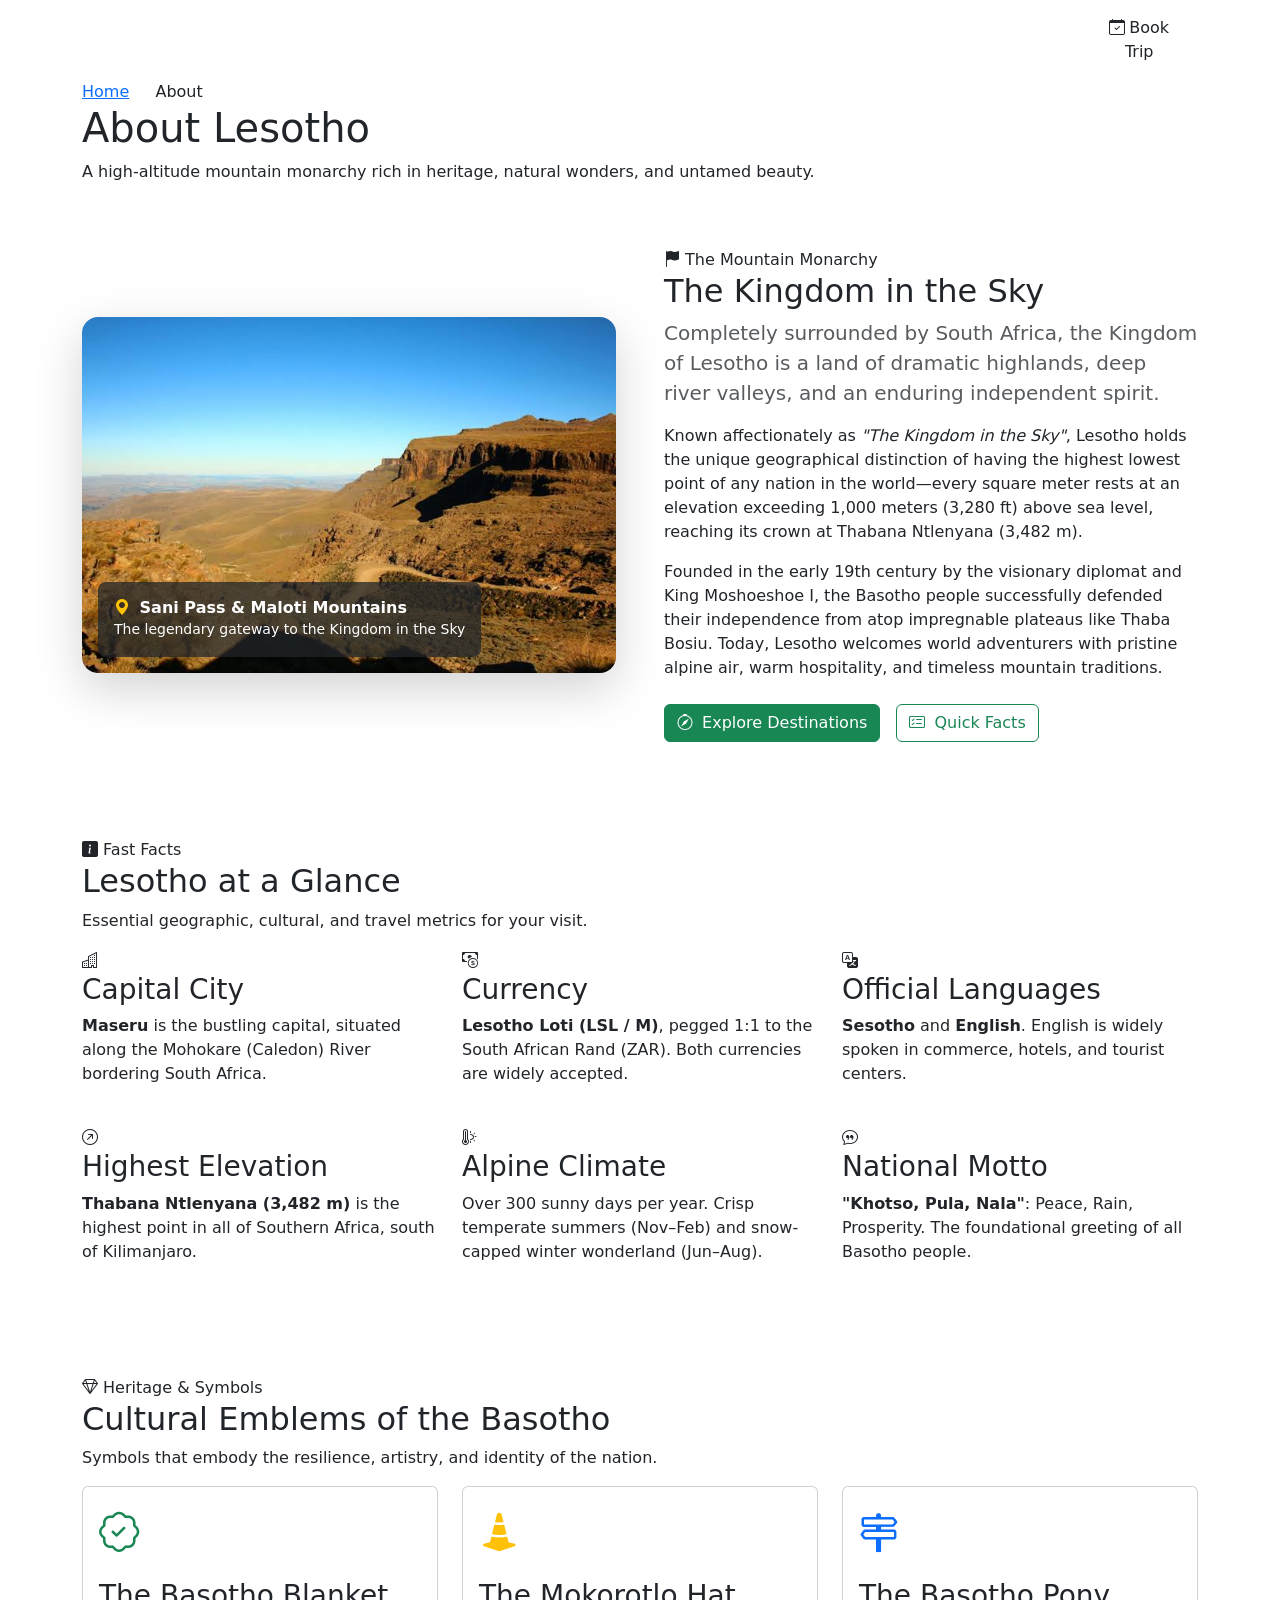
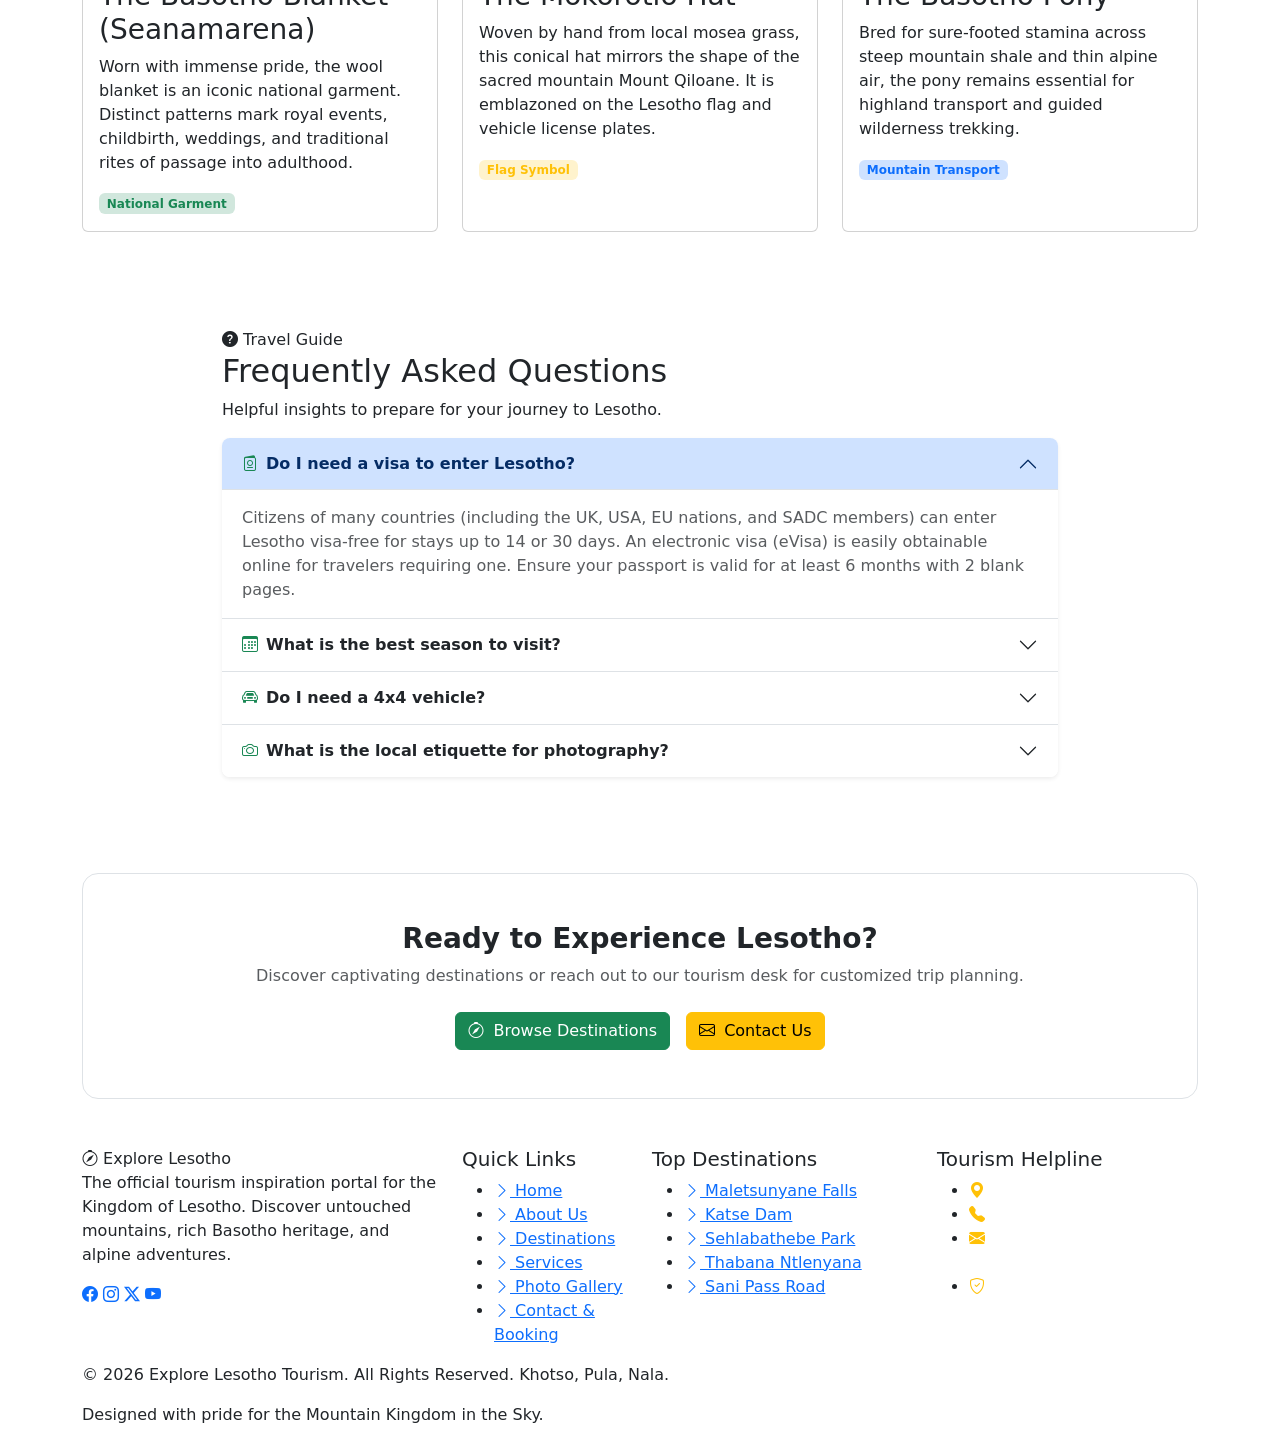
==== about.html @ 73bc0304 "Add files via upload" ====
<!DOCTYPE html>
<html lang="en">
<head>
    <meta charset="UTF-8">
    <meta name="viewport" content="width=device-width, initial-scale=1.0">
    <title>About Lesotho | History, Culture & Fast Facts</title>
    <!-- Bootstrap 5 CSS -->
    <link href="https://cdn.jsdelivr.net/npm/bootstrap@5.3.3/dist/css/bootstrap.min.css" rel="stylesheet">
    <!-- Bootstrap Icons -->
    <link rel="stylesheet" href="https://cdn.jsdelivr.net/npm/bootstrap-icons@1.11.3/font/bootstrap-icons.min.css">
    <!-- Custom Stylesheet -->
    <link rel="stylesheet" href="css/style.css">
</head>
<body>

<!-- HEADER & NAVIGATION -->
<header>
<nav class="navbar navbar-expand-lg navbar-dark">
    <div class="container">
        <a class="navbar-brand" href="index.html">
            <span class="brand-icon"><i class="bi bi-compass"></i></span>
            <span>Explore Lesotho</span>
            <span class="brand-badge d-none d-sm-inline">Kingdom in the Sky</span>
        </a>
        <button class="navbar-toggler" type="button" data-bs-toggle="collapse" data-bs-target="#mainNavbar" aria-controls="mainNavbar" aria-expanded="false" aria-label="Toggle navigation">
            <span class="navbar-toggler-icon"></span>
        </button>
        <div class="collapse navbar-collapse" id="mainNavbar">
            <ul class="navbar-nav ms-auto align-items-lg-center">
                <li class="nav-item"><a class="nav-link" href="index.html"><i class="bi bi-house-door me-1"></i>Home</a></li>
                <li class="nav-item"><a class="nav-link active" href="about.html"><i class="bi bi-info-circle me-1"></i>About</a></li>
                <li class="nav-item"><a class="nav-link" href="destination.html"><i class="bi bi-geo-alt me-1"></i>Destinations</a></li>
                <li class="nav-item"><a class="nav-link" href="service.html"><i class="bi bi-backpack2 me-1"></i>Services</a></li>
                <li class="nav-item"><a class="nav-link" href="gallery.html"><i class="bi bi-images me-1"></i>Gallery</a></li>
                <li class="nav-item"><a class="nav-link" href="contact.html"><i class="bi bi-envelope me-1"></i>Contact</a></li>
                <li class="nav-item ms-lg-2 mt-2 mt-lg-0">
                    <a href="contact.html" class="btn btn-nav-cta">
                        <i class="bi bi-calendar-check me-1"></i>Book Trip
                    </a>
                </li>
            </ul>
        </div>
    </div>
</nav>
</header>

<main>
<!-- PAGE BANNER -->
<section class="page-banner">
    <div class="container">
        <div class="breadcrumb-custom justify-content-center">
            <a href="index.html">Home</a>
            <i class="bi bi-chevron-right text-white-50"></i>
            <span>About</span>
        </div>
        <h1>About Lesotho</h1>
        <p>A high-altitude mountain monarchy rich in heritage, natural wonders, and untamed beauty.</p>
    </div>
</section>

<!-- MAIN OVERVIEW SECTION -->
<section class="container py-5">
    <div class="row align-items-center g-5">
        <div class="col-lg-6">
            <div class="position-relative">
                <img src="king.jfif" class="img-fluid rounded-4 shadow-lg" alt="Spectacular Maloti Mountain peaks and Sani Pass cliffs">
                <div class="position-absolute bottom-0 start-0 m-3 p-3 bg-dark bg-opacity-75 text-white rounded-3 backdrop-blur d-none d-sm-block">
                    <h6 class="mb-0 fw-bold"><i class="bi bi-geo-alt-fill text-warning me-1"></i> Sani Pass &amp; Maloti Mountains</h6>
                    <small>The legendary gateway to the Kingdom in the Sky</small>
                </div>
            </div>
        </div>

        <article class="col-lg-6">
            <span class="section-pill"><i class="bi bi-flag-fill"></i> The Mountain Monarchy</span>
            <h2 class="section-title">The Kingdom in the Sky</h2>
            <p class="lead text-muted">Completely surrounded by South Africa, the Kingdom of Lesotho is a land of dramatic highlands, deep river valleys, and an enduring independent spirit.</p>
            <p>Known affectionately as <em>"The Kingdom in the Sky"</em>, Lesotho holds the unique geographical distinction of having the highest lowest point of any nation in the world—every square meter rests at an elevation exceeding 1,000 meters (3,280 ft) above sea level, reaching its crown at Thabana Ntlenyana (3,482 m).</p>
            <p>Founded in the early 19th century by the visionary diplomat and King Moshoeshoe I, the Basotho people successfully defended their independence from atop impregnable plateaus like Thaba Bosiu. Today, Lesotho welcomes world adventurers with pristine alpine air, warm hospitality, and timeless mountain traditions.</p>
            
            <div class="d-flex gap-3 mt-4">
                <a href="destination.html" class="btn btn-success">
                    <i class="bi bi-compass me-1"></i> Explore Destinations
                </a>
                <a href="#quickFacts" class="btn btn-outline-success">
                    <i class="bi bi-card-checklist me-1"></i> Quick Facts
                </a>
            </div>
        </article>
    </div>
</section>

<!-- FAST FACTS SECTION -->
<section id="quickFacts" class="py-5" style="background-color: var(--bg-surface-alt);">
    <div class="container">
        <div class="section-header">
            <span class="section-pill"><i class="bi bi-info-square-fill"></i> Fast Facts</span>
            <h2 class="section-title">Lesotho at a Glance</h2>
            <p class="section-subtitle">Essential geographic, cultural, and travel metrics for your visit.</p>
        </div>

        <div class="row g-4">
            <div class="col-md-6 col-lg-4">
                <div class="info-box">
                    <div class="info-box-icon"><i class="bi bi-buildings"></i></div>
                    <h3>Capital City</h3>
                    <p><strong>Maseru</strong> is the bustling capital, situated along the Mohokare (Caledon) River bordering South Africa.</p>
                </div>
            </div>

            <div class="col-md-6 col-lg-4">
                <div class="info-box">
                    <div class="info-box-icon"><i class="bi bi-cash-coin"></i></div>
                    <h3>Currency</h3>
                    <p><strong>Lesotho Loti (LSL / M)</strong>, pegged 1:1 to the South African Rand (ZAR). Both currencies are widely accepted.</p>
                </div>
            </div>

            <div class="col-md-6 col-lg-4">
                <div class="info-box">
                    <div class="info-box-icon"><i class="bi bi-translate"></i></div>
                    <h3>Official Languages</h3>
                    <p><strong>Sesotho</strong> and <strong>English</strong>. English is widely spoken in commerce, hotels, and tourist centers.</p>
                </div>
            </div>

            <div class="col-md-6 col-lg-4">
                <div class="info-box">
                    <div class="info-box-icon"><i class="bi bi-arrow-up-right-circle"></i></div>
                    <h3>Highest Elevation</h3>
                    <p><strong>Thabana Ntlenyana (3,482 m)</strong> is the highest point in all of Southern Africa, south of Kilimanjaro.</p>
                </div>
            </div>

            <div class="col-md-6 col-lg-4">
                <div class="info-box">
                    <div class="info-box-icon"><i class="bi bi-thermometer-sun"></i></div>
                    <h3>Alpine Climate</h3>
                    <p>Over 300 sunny days per year. Crisp temperate summers (Nov–Feb) and snow-capped winter wonderland (Jun–Aug).</p>
                </div>
            </div>

            <div class="col-md-6 col-lg-4">
                <div class="info-box">
                    <div class="info-box-icon"><i class="bi bi-chat-quote"></i></div>
                    <h3>National Motto</h3>
                    <p><strong>"Khotso, Pula, Nala"</strong>: Peace, Rain, Prosperity. The foundational greeting of all Basotho people.</p>
                </div>
            </div>
        </div>
    </div>
</section>

<!-- LIVING CULTURE & SYMBOLS -->
<section class="container py-5">
    <div class="section-header">
        <span class="section-pill"><i class="bi bi-gem"></i> Heritage & Symbols</span>
        <h2 class="section-title">Cultural Emblems of the Basotho</h2>
        <p class="section-subtitle">Symbols that embody the resilience, artistry, and identity of the nation.</p>
    </div>

    <div class="row g-4">
        <!-- Blanket -->
        <div class="col-md-4">
            <div class="card h-100">
                <div class="card-body">
                    <div class="fs-1 text-success mb-3"><i class="bi bi-patch-check"></i></div>
                    <h3>The Basotho Blanket (Seanamarena)</h3>
                    <p class="card-text">Worn with immense pride, the wool blanket is an iconic national garment. Distinct patterns mark royal events, childbirth, weddings, and traditional rites of passage into adulthood.</p>
                    <span class="badge bg-success-subtle text-success">National Garment</span>
                </div>
            </div>
        </div>

        <!-- Mokorotlo -->
        <div class="col-md-4">
            <div class="card h-100">
                <div class="card-body">
                    <div class="fs-1 text-warning mb-3"><i class="bi bi-cone-striped"></i></div>
                    <h3>The Mokorotlo Hat</h3>
                    <p class="card-text">Woven by hand from local mosea grass, this conical hat mirrors the shape of the sacred mountain Mount Qiloane. It is emblazoned on the Lesotho flag and vehicle license plates.</p>
                    <span class="badge bg-warning-subtle text-warning">Flag Symbol</span>
                </div>
            </div>
        </div>

        <!-- Basotho Pony -->
        <div class="col-md-4">
            <div class="card h-100">
                <div class="card-body">
                    <div class="fs-1 text-primary mb-3"><i class="bi bi-signpost-2"></i></div>
                    <h3>The Basotho Pony</h3>
                    <p class="card-text">Bred for sure-footed stamina across steep mountain shale and thin alpine air, the pony remains essential for highland transport and guided wilderness trekking.</p>
                    <span class="badge bg-primary-subtle text-primary">Mountain Transport</span>
                </div>
            </div>
        </div>
    </div>
</section>

<!-- TRAVEL ADVICE & FAQ ACCORDION -->
<section class="py-5" style="background-color: var(--bg-surface-alt);">
    <div class="container" style="max-width: 860px;">
        <div class="section-header">
            <span class="section-pill"><i class="bi bi-question-circle-fill"></i> Travel Guide</span>
            <h2 class="section-title">Frequently Asked Questions</h2>
            <p class="section-subtitle">Helpful insights to prepare for your journey to Lesotho.</p>
        </div>

        <div class="accordion shadow-sm rounded-3 overflow-hidden" id="faqAccordion">
            <!-- Item 1 -->
            <div class="accordion-item border-0 border-bottom">
                <h2 class="accordion-header" id="headingOne">
                    <button class="accordion-button fw-bold py-3" type="button" data-bs-toggle="collapse" data-bs-target="#collapseOne" aria-expanded="true" aria-controls="collapseOne">
                        <i class="bi bi-passport text-success me-2"></i> Do I need a visa to enter Lesotho?
                    </button>
                </h2>
                <div id="collapseOne" class="accordion-collapse collapse show" aria-labelledby="headingOne" data-bs-parent="#faqAccordion">
                    <div class="accordion-body text-muted">
                        Citizens of many countries (including the UK, USA, EU nations, and SADC members) can enter Lesotho visa-free for stays up to 14 or 30 days. An electronic visa (eVisa) is easily obtainable online for travelers requiring one. Ensure your passport is valid for at least 6 months with 2 blank pages.
                    </div>
                </div>
            </div>

            <!-- Item 2 -->
            <div class="accordion-item border-0 border-bottom">
                <h2 class="accordion-header" id="headingTwo">
                    <button class="accordion-button collapsed fw-bold py-3" type="button" data-bs-toggle="collapse" data-bs-target="#collapseTwo" aria-expanded="false" aria-controls="collapseTwo">
                        <i class="bi bi-calendar3 text-success me-2"></i> What is the best season to visit?
                    </button>
                </h2>
                <div id="collapseTwo" class="accordion-collapse collapse" aria-labelledby="headingTwo" data-bs-parent="#faqAccordion">
                    <div class="accordion-body text-muted">
                        Lesotho is a year-round destination:
                        <ul class="mt-2 mb-0">
                            <li><strong>Spring/Summer (Oct–Mar):</strong> Lush green mountains, full waterfalls, pony trekking, and wildflower blooms.</li>
                            <li><strong>Autumn (Apr–May):</strong> Golden light, crisp sunny days, and perfect hiking temperatures.</li>
                            <li><strong>Winter (Jun–Aug):</strong> Snow sports at Afriski, frozen waterfalls, and crackling lodge fires.</li>
                        </ul>
                    </div>
                </div>
            </div>

            <!-- Item 3 -->
            <div class="accordion-item border-0 border-bottom">
                <h2 class="accordion-header" id="headingThree">
                    <button class="accordion-button collapsed fw-bold py-3" type="button" data-bs-toggle="collapse" data-bs-target="#collapseThree" aria-expanded="false" aria-controls="collapseThree">
                        <i class="bi bi-car-front text-success me-2"></i> Do I need a 4x4 vehicle?
                    </button>
                </h2>
                <div id="collapseThree" class="accordion-collapse collapse" aria-labelledby="headingThree" data-bs-parent="#faqAccordion">
                    <div class="accordion-body text-muted">
                        Paved national highways connect major towns like Maseru, Roma, and Katse Dam. However, reaching Sani Pass, Sehlabathebe, and deep mountain trails strictly requires a high-clearance 4x4. The border post at Sani Pass will turn away 2WD vehicles for safety.
                    </div>
                </div>
            </div>

            <!-- Item 4 -->
            <div class="accordion-item border-0">
                <h2 class="accordion-header" id="headingFour">
                    <button class="accordion-button collapsed fw-bold py-3" type="button" data-bs-toggle="collapse" data-bs-target="#collapseFour" aria-expanded="false" aria-controls="collapseFour">
                        <i class="bi bi-camera text-success me-2"></i> What is the local etiquette for photography?
                    </button>
                </h2>
                <div id="collapseFour" class="accordion-collapse collapse" aria-labelledby="headingFour" data-bs-parent="#faqAccordion">
                    <div class="accordion-body text-muted">
                        Basotho people are remarkably welcoming. Always greet people first (<em>"Dumela"</em> or <em>"Khotso"</em>) and politely ask for permission before taking photographs of individuals, herd boys, or village homesteads.
                    </div>
                </div>
            </div>
        </div>
    </div>
</section>

<!-- BOTTOM CTA -->
<section class="container text-center py-5">
    <div class="p-4 p-md-5 rounded-4 bg-surface border">
        <h3 class="fw-bold mb-2">Ready to Experience Lesotho?</h3>
        <p class="text-muted mb-4">Discover captivating destinations or reach out to our tourism desk for customized trip planning.</p>
        <div class="d-flex justify-content-center gap-3 flex-wrap">
            <a href="destination.html" class="btn btn-success"><i class="bi bi-compass me-1"></i> Browse Destinations</a>
            <a href="contact.html" class="btn btn-warning"><i class="bi bi-envelope me-1"></i> Contact Us</a>
        </div>
    </div>
</section>
</main>

<!-- FOOTER -->
<footer>
    <div class="container">
        <div class="row g-4">
            <div class="col-lg-4 col-md-6">
                <div class="footer-brand">
                    <span class="brand-icon"><i class="bi bi-compass"></i></span>
                    <span>Explore Lesotho</span>
                </div>
                <p class="footer-description">The official tourism inspiration portal for the Kingdom of Lesotho. Discover untouched mountains, rich Basotho heritage, and alpine adventures.</p>
                <div class="footer-social-links">
                    <a href="#" class="social-btn" aria-label="Facebook"><i class="bi bi-facebook"></i></a>
                    <a href="#" class="social-btn" aria-label="Instagram"><i class="bi bi-instagram"></i></a>
                    <a href="#" class="social-btn" aria-label="Twitter / X"><i class="bi bi-twitter-x"></i></a>
                    <a href="#" class="social-btn" aria-label="YouTube"><i class="bi bi-youtube"></i></a>
                </div>
            </div>

            <div class="col-lg-2 col-md-6">
                <h5 class="footer-heading">Quick Links</h5>
                <ul class="footer-links">
                    <li><a href="index.html"><i class="bi bi-chevron-right"></i> Home</a></li>
                    <li><a href="about.html"><i class="bi bi-chevron-right"></i> About Us</a></li>
                    <li><a href="destination.html"><i class="bi bi-chevron-right"></i> Destinations</a></li>
                    <li><a href="service.html"><i class="bi bi-chevron-right"></i> Services</a></li>
                    <li><a href="gallery.html"><i class="bi bi-chevron-right"></i> Photo Gallery</a></li>
                    <li><a href="contact.html"><i class="bi bi-chevron-right"></i> Contact &amp; Booking</a></li>
                </ul>
            </div>

            <div class="col-lg-3 col-md-6">
                <h5 class="footer-heading">Top Destinations</h5>
                <ul class="footer-links">
                    <li><a href="destination.html"><i class="bi bi-chevron-right"></i> Maletsunyane Falls</a></li>
                    <li><a href="destination.html"><i class="bi bi-chevron-right"></i> Katse Dam</a></li>
                    <li><a href="destination.html"><i class="bi bi-chevron-right"></i> Sehlabathebe Park</a></li>
                    <li><a href="destination.html"><i class="bi bi-chevron-right"></i> Thabana Ntlenyana</a></li>
                    <li><a href="destination.html"><i class="bi bi-chevron-right"></i> Sani Pass Road</a></li>
                </ul>
            </div>

            <div class="col-lg-3 col-md-6">
                <h5 class="footer-heading">Tourism Helpline</h5>
                <ul class="footer-links">
                    <li><span class="text-white"><i class="bi bi-geo-alt-fill text-warning me-2"></i> Maseru, Lesotho</span></li>
                    <li><span class="text-white"><i class="bi bi-telephone-fill text-warning me-2"></i> +266 2231 2427</span></li>
                    <li><span class="text-white"><i class="bi bi-envelope-fill text-warning me-2"></i> info@explorelesotho.gov.ls</span></li>
                    <li><span class="text-white"><i class="bi bi-shield-check text-warning me-2"></i> Mountain Emergency: +266 2232 2011</span></li>
                </ul>
            </div>
        </div>

        <div class="footer-bottom">
            <p>&copy; 2026 Explore Lesotho Tourism. All Rights Reserved. Khotso, Pula, Nala.</p>
            <p>Designed with pride for the Mountain Kingdom in the Sky.</p>
        </div>
    </div>
</footer>

<!-- Bootstrap JS -->
<script src="https://cdn.jsdelivr.net/npm/bootstrap@5.3.3/dist/js/bootstrap.bundle.min.js"></script>
<!-- Main Script -->
<script src="js/script.js"></script>
</body>
</html>
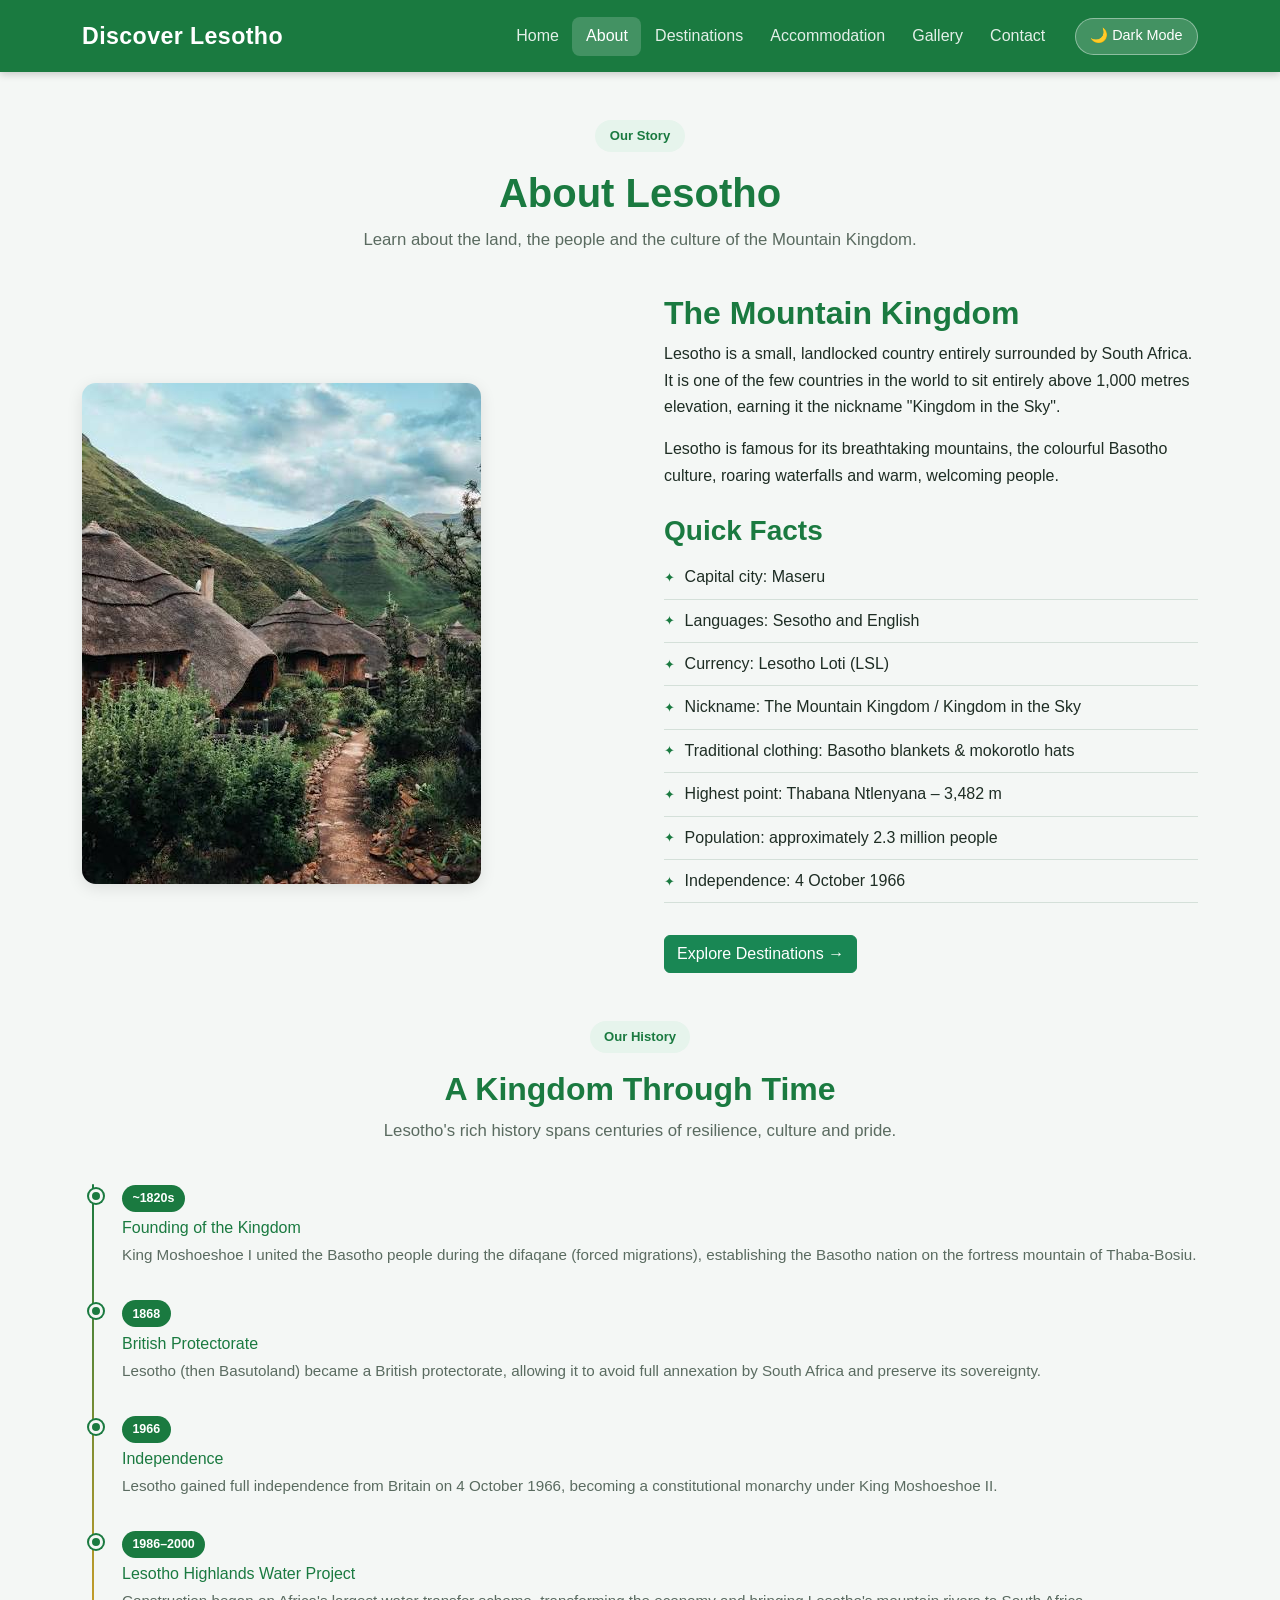
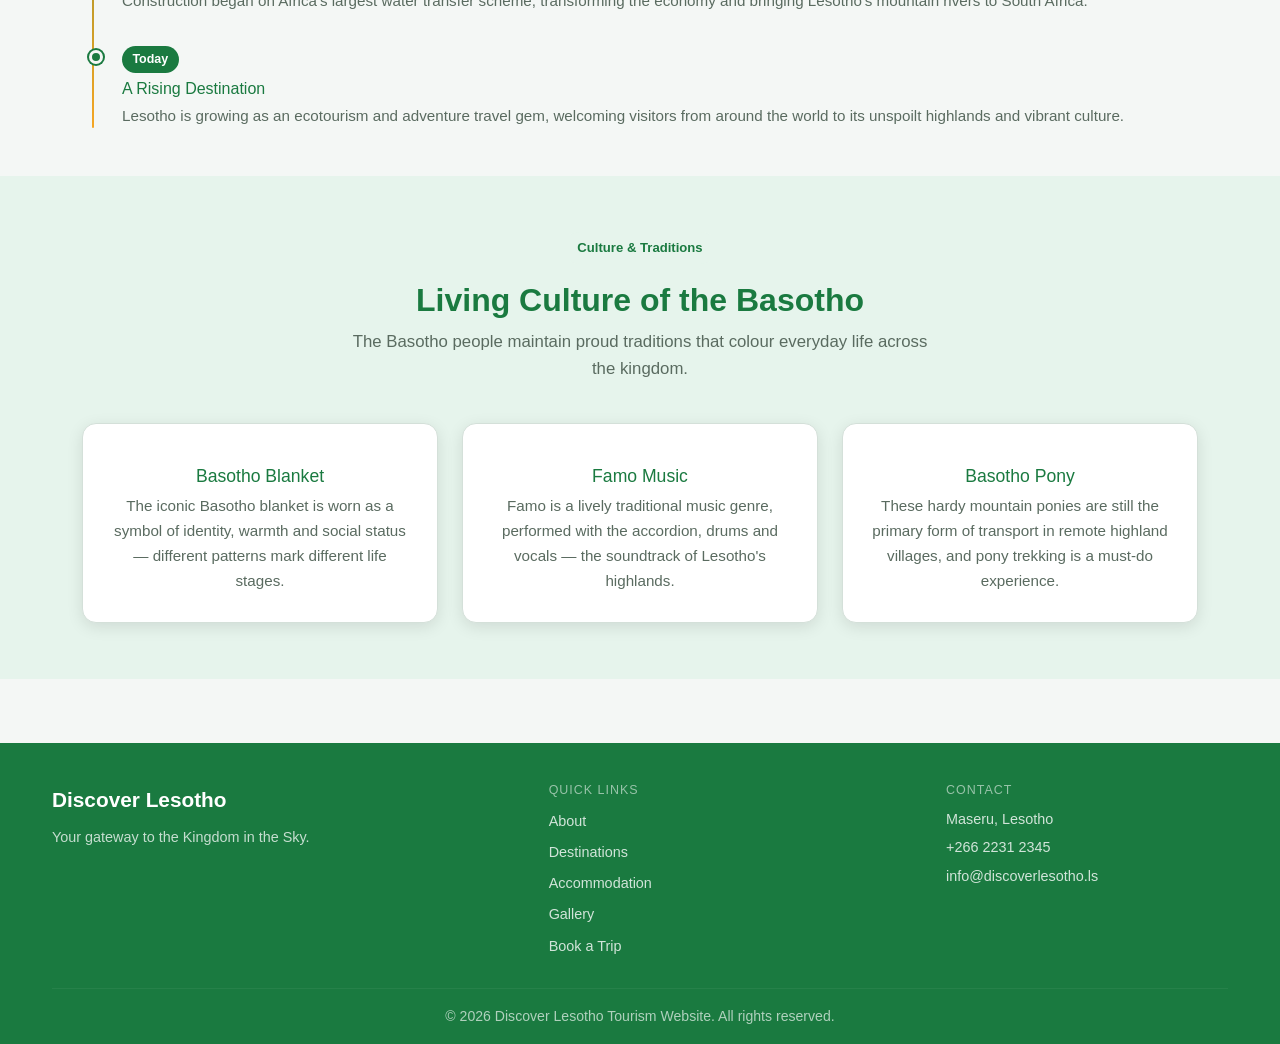
==== commit 5899b75e: "Add files via upload" ====
--- a/about.html
+++ b/about.html
@@ -1,352 +1,191 @@
 <!DOCTYPE html>
-<html lang="en">
+<html lang="en" data-theme="light">
 <head>
     <meta charset="UTF-8">
     <meta name="viewport" content="width=device-width, initial-scale=1.0">
-    <title>About Lesotho | History, Culture & Fast Facts</title>
-    <!-- Bootstrap 5 CSS -->
+    <title>About Lesotho - Discover Lesotho</title>
     <link href="https://cdn.jsdelivr.net/npm/bootstrap@5.3.3/dist/css/bootstrap.min.css" rel="stylesheet">
-    <!-- Bootstrap Icons -->
-    <link rel="stylesheet" href="https://cdn.jsdelivr.net/npm/bootstrap-icons@1.11.3/font/bootstrap-icons.min.css">
-    <!-- Custom Stylesheet -->
-    <link rel="stylesheet" href="css/style.css">
+    <link rel="stylesheet" href="style.css">
 </head>
 <body>
 
-<!-- HEADER & NAVIGATION -->
 <header>
 <nav class="navbar navbar-expand-lg navbar-dark">
     <div class="container">
-        <a class="navbar-brand" href="index.html">
-            <span class="brand-icon"><i class="bi bi-compass"></i></span>
-            <span>Explore Lesotho</span>
-            <span class="brand-badge d-none d-sm-inline">Kingdom in the Sky</span>
-        </a>
-        <button class="navbar-toggler" type="button" data-bs-toggle="collapse" data-bs-target="#mainNavbar" aria-controls="mainNavbar" aria-expanded="false" aria-label="Toggle navigation">
+        <a class="navbar-brand" href="index.html"> Discover Lesotho</a>
+        <button class="navbar-toggler" data-bs-toggle="collapse" data-bs-target="#menu">
             <span class="navbar-toggler-icon"></span>
         </button>
-        <div class="collapse navbar-collapse" id="mainNavbar">
-            <ul class="navbar-nav ms-auto align-items-lg-center">
-                <li class="nav-item"><a class="nav-link" href="index.html"><i class="bi bi-house-door me-1"></i>Home</a></li>
-                <li class="nav-item"><a class="nav-link active" href="about.html"><i class="bi bi-info-circle me-1"></i>About</a></li>
-                <li class="nav-item"><a class="nav-link" href="destination.html"><i class="bi bi-geo-alt me-1"></i>Destinations</a></li>
-                <li class="nav-item"><a class="nav-link" href="service.html"><i class="bi bi-backpack2 me-1"></i>Services</a></li>
-                <li class="nav-item"><a class="nav-link" href="gallery.html"><i class="bi bi-images me-1"></i>Gallery</a></li>
-                <li class="nav-item"><a class="nav-link" href="contact.html"><i class="bi bi-envelope me-1"></i>Contact</a></li>
-                <li class="nav-item ms-lg-2 mt-2 mt-lg-0">
-                    <a href="contact.html" class="btn btn-nav-cta">
-                        <i class="bi bi-calendar-check me-1"></i>Book Trip
-                    </a>
-                </li>
+        <div class="collapse navbar-collapse" id="menu">
+            <ul class="navbar-nav ms-auto me-3">
+                <li class="nav-item"><a class="nav-link" href="index.html">Home</a></li>
+                <li class="nav-item"><a class="nav-link active" href="about.html">About</a></li>
+                <li class="nav-item"><a class="nav-link" href="destinations.html">Destinations</a></li>
+                <li class="nav-item"><a class="nav-link" href="accommodation.html">Accommodation</a></li>
+                <li class="nav-item"><a class="nav-link" href="gallery.html">Gallery</a></li>
+                <li class="nav-item"><a class="nav-link" href="contact.html">Contact</a></li>
             </ul>
+            <button id="darkToggle"> Dark Mode</button>
         </div>
     </div>
 </nav>
 </header>
 
 <main>
-<!-- PAGE BANNER -->
-<section class="page-banner">
-    <div class="container">
-        <div class="breadcrumb-custom justify-content-center">
-            <a href="index.html">Home</a>
-            <i class="bi bi-chevron-right text-white-50"></i>
-            <span>About</span>
+<section class="container my-5">
+    <div class="section-header reveal">
+        <span class="badge-pill">Our Story</span>
+        <h1>About Lesotho</h1>
+        <p>Learn about the land, the people and the culture of the Mountain Kingdom.</p>
+    </div>
+
+    <div class="row align-items-center g-5">
+        <div class="col-md-6 reveal">
+            <img src="lesotho.jpeg?w=800"
+                 class="img-fluid about-img" alt="Mountain landscape of Lesotho" loading="lazy">
         </div>
-        <h1>About Lesotho</h1>
-        <p>A high-altitude mountain monarchy rich in heritage, natural wonders, and untamed beauty.</p>
+        <div class="col-md-6 reveal">
+            <h2>The Mountain Kingdom</h2>
+            <p>Lesotho is a small, landlocked country entirely surrounded by South Africa. It is one of the few countries in the world to sit entirely above 1,000 metres elevation, earning it the nickname "Kingdom in the Sky".</p>
+            <p>Lesotho is famous for its breathtaking mountains, the colourful Basotho culture, roaring waterfalls and warm, welcoming people.</p>
+
+            <h3 class="mt-4">Quick Facts</h3>
+            <ul class="facts-list">
+                <li>Capital city: Maseru</li>
+                <li>Languages: Sesotho and English</li>
+                <li>Currency: Lesotho Loti (LSL)</li>
+                <li>Nickname: The Mountain Kingdom / Kingdom in the Sky</li>
+                <li>Traditional clothing: Basotho blankets &amp; mokorotlo hats</li>
+                <li>Highest point: Thabana Ntlenyana – 3,482 m</li>
+                <li>Population: approximately 2.3 million people</li>
+                <li>Independence: 4 October 1966</li>
+            </ul>
+
+            <a href="destinations.html" class="btn btn-success mt-3">Explore Destinations →</a>
+        </div>
     </div>
 </section>
 
-<!-- MAIN OVERVIEW SECTION -->
-<section class="container py-5">
-    <div class="row align-items-center g-5">
-        <div class="col-lg-6">
-            <div class="position-relative">
-                <img src="king.jfif" class="img-fluid rounded-4 shadow-lg" alt="Spectacular Maloti Mountain peaks and Sani Pass cliffs">
-                <div class="position-absolute bottom-0 start-0 m-3 p-3 bg-dark bg-opacity-75 text-white rounded-3 backdrop-blur d-none d-sm-block">
-                    <h6 class="mb-0 fw-bold"><i class="bi bi-geo-alt-fill text-warning me-1"></i> Sani Pass &amp; Maloti Mountains</h6>
-                    <small>The legendary gateway to the Kingdom in the Sky</small>
-                </div>
+
+<section class="container my-5">
+    <div class="section-header reveal">
+        <span class="badge-pill">Our History</span>
+        <h2>A Kingdom Through Time</h2>
+        <p>Lesotho's rich history spans centuries of resilience, culture and pride.</p>
+    </div>
+    <div class="timeline">
+        <div class="timeline-item reveal">
+            <div class="timeline-dot"></div>
+            <div class="timeline-content">
+                <span class="timeline-year">~1820s</span>
+                <h4>Founding of the Kingdom</h4>
+                <p>King Moshoeshoe I united the Basotho people during the difaqane (forced migrations), establishing the Basotho nation on the fortress mountain of Thaba-Bosiu.</p>
             </div>
         </div>
-
-        <article class="col-lg-6">
-            <span class="section-pill"><i class="bi bi-flag-fill"></i> The Mountain Monarchy</span>
-            <h2 class="section-title">The Kingdom in the Sky</h2>
-            <p class="lead text-muted">Completely surrounded by South Africa, the Kingdom of Lesotho is a land of dramatic highlands, deep river valleys, and an enduring independent spirit.</p>
-            <p>Known affectionately as <em>"The Kingdom in the Sky"</em>, Lesotho holds the unique geographical distinction of having the highest lowest point of any nation in the world—every square meter rests at an elevation exceeding 1,000 meters (3,280 ft) above sea level, reaching its crown at Thabana Ntlenyana (3,482 m).</p>
-            <p>Founded in the early 19th century by the visionary diplomat and King Moshoeshoe I, the Basotho people successfully defended their independence from atop impregnable plateaus like Thaba Bosiu. Today, Lesotho welcomes world adventurers with pristine alpine air, warm hospitality, and timeless mountain traditions.</p>
-            
-            <div class="d-flex gap-3 mt-4">
-                <a href="destination.html" class="btn btn-success">
-                    <i class="bi bi-compass me-1"></i> Explore Destinations
-                </a>
-                <a href="#quickFacts" class="btn btn-outline-success">
-                    <i class="bi bi-card-checklist me-1"></i> Quick Facts
-                </a>
+        <div class="timeline-item reveal">
+            <div class="timeline-dot"></div>
+            <div class="timeline-content">
+                <span class="timeline-year">1868</span>
+                <h4>British Protectorate</h4>
+                <p>Lesotho (then Basutoland) became a British protectorate, allowing it to avoid full annexation by South Africa and preserve its sovereignty.</p>
             </div>
-        </article>
+        </div>
+        <div class="timeline-item reveal">
+            <div class="timeline-dot"></div>
+            <div class="timeline-content">
+                <span class="timeline-year">1966</span>
+                <h4>Independence</h4>
+                <p>Lesotho gained full independence from Britain on 4 October 1966, becoming a constitutional monarchy under King Moshoeshoe II.</p>
+            </div>
+        </div>
+        <div class="timeline-item reveal">
+            <div class="timeline-dot"></div>
+            <div class="timeline-content">
+                <span class="timeline-year">1986–2000</span>
+                <h4>Lesotho Highlands Water Project</h4>
+                <p>Construction began on Africa's largest water transfer scheme, transforming the economy and bringing Lesotho's mountain rivers to South Africa.</p>
+            </div>
+        </div>
+        <div class="timeline-item reveal">
+            <div class="timeline-dot"></div>
+            <div class="timeline-content">
+                <span class="timeline-year">Today</span>
+                <h4>A Rising Destination</h4>
+                <p>Lesotho is growing as an ecotourism and adventure travel gem, welcoming visitors from around the world to its unspoilt highlands and vibrant culture.</p>
+            </div>
+        </div>
     </div>
 </section>
 
-<!-- FAST FACTS SECTION -->
-<section id="quickFacts" class="py-5" style="background-color: var(--bg-surface-alt);">
+<!-- CULTURE SECTION -->
+<section class="culture-section reveal">
     <div class="container">
         <div class="section-header">
-            <span class="section-pill"><i class="bi bi-info-square-fill"></i> Fast Facts</span>
-            <h2 class="section-title">Lesotho at a Glance</h2>
-            <p class="section-subtitle">Essential geographic, cultural, and travel metrics for your visit.</p>
+            <span class="badge-pill">Culture &amp; Traditions</span>
+            <h2>Living Culture of the Basotho</h2>
+            <p>The Basotho people maintain proud traditions that colour everyday life across the kingdom.</p>
         </div>
-
         <div class="row g-4">
-            <div class="col-md-6 col-lg-4">
-                <div class="info-box">
-                    <div class="info-box-icon"><i class="bi bi-buildings"></i></div>
-                    <h3>Capital City</h3>
-                    <p><strong>Maseru</strong> is the bustling capital, situated along the Mohokare (Caledon) River bordering South Africa.</p>
+            <div class="col-md-4">
+                <div class="culture-card">
+                    <div class="culture-icon"></div>
+                    <h4>Basotho Blanket</h4>
+                    <p>The iconic Basotho blanket is worn as a symbol of identity, warmth and social status — different patterns mark different life stages.</p>
                 </div>
             </div>
-
-            <div class="col-md-6 col-lg-4">
-                <div class="info-box">
-                    <div class="info-box-icon"><i class="bi bi-cash-coin"></i></div>
-                    <h3>Currency</h3>
-                    <p><strong>Lesotho Loti (LSL / M)</strong>, pegged 1:1 to the South African Rand (ZAR). Both currencies are widely accepted.</p>
+            <div class="col-md-4">
+                <div class="culture-card">
+                    <div class="culture-icon"></div>
+                    <h4>Famo Music</h4>
+                    <p>Famo is a lively traditional music genre, performed with the accordion, drums and vocals — the soundtrack of Lesotho's highlands.</p>
                 </div>
             </div>
-
-            <div class="col-md-6 col-lg-4">
-                <div class="info-box">
-                    <div class="info-box-icon"><i class="bi bi-translate"></i></div>
-                    <h3>Official Languages</h3>
-                    <p><strong>Sesotho</strong> and <strong>English</strong>. English is widely spoken in commerce, hotels, and tourist centers.</p>
-                </div>
-            </div>
-
-            <div class="col-md-6 col-lg-4">
-                <div class="info-box">
-                    <div class="info-box-icon"><i class="bi bi-arrow-up-right-circle"></i></div>
-                    <h3>Highest Elevation</h3>
-                    <p><strong>Thabana Ntlenyana (3,482 m)</strong> is the highest point in all of Southern Africa, south of Kilimanjaro.</p>
-                </div>
-            </div>
-
-            <div class="col-md-6 col-lg-4">
-                <div class="info-box">
-                    <div class="info-box-icon"><i class="bi bi-thermometer-sun"></i></div>
-                    <h3>Alpine Climate</h3>
-                    <p>Over 300 sunny days per year. Crisp temperate summers (Nov–Feb) and snow-capped winter wonderland (Jun–Aug).</p>
-                </div>
-            </div>
-
-            <div class="col-md-6 col-lg-4">
-                <div class="info-box">
-                    <div class="info-box-icon"><i class="bi bi-chat-quote"></i></div>
-                    <h3>National Motto</h3>
-                    <p><strong>"Khotso, Pula, Nala"</strong>: Peace, Rain, Prosperity. The foundational greeting of all Basotho people.</p>
+            <div class="col-md-4">
+                <div class="culture-card">
+                    <div class="culture-icon"></div>
+                    <h4>Basotho Pony</h4>
+                    <p>These hardy mountain ponies are still the primary form of transport in remote highland villages, and pony trekking is a must-do experience.</p>
                 </div>
             </div>
         </div>
     </div>
 </section>
 
-<!-- LIVING CULTURE & SYMBOLS -->
-<section class="container py-5">
-    <div class="section-header">
-        <span class="section-pill"><i class="bi bi-gem"></i> Heritage & Symbols</span>
-        <h2 class="section-title">Cultural Emblems of the Basotho</h2>
-        <p class="section-subtitle">Symbols that embody the resilience, artistry, and identity of the nation.</p>
-    </div>
+</main>
 
-    <div class="row g-4">
-        <!-- Blanket -->
-        <div class="col-md-4">
-            <div class="card h-100">
-                <div class="card-body">
-                    <div class="fs-1 text-success mb-3"><i class="bi bi-patch-check"></i></div>
-                    <h3>The Basotho Blanket (Seanamarena)</h3>
-                    <p class="card-text">Worn with immense pride, the wool blanket is an iconic national garment. Distinct patterns mark royal events, childbirth, weddings, and traditional rites of passage into adulthood.</p>
-                    <span class="badge bg-success-subtle text-success">National Garment</span>
-                </div>
+<!-- BACK TO TOP -->
+<button id="backToTop" title="Back to top">↑</button>
+
+<footer>
+    <div class="container footer-inner">
+        <div class="row g-3 justify-content-between align-items-start">
+            <div class="col-md-4">
+                <div class="footer-brand"> Discover Lesotho</div>
+                <p class="footer-desc">Your gateway to the Kingdom in the Sky.</p>
+            </div>
+            <div class="col-md-3">
+                <h6 class="footer-heading">Quick Links</h6>
+                <ul class="footer-links">
+                    <li><a href="about.html">About</a></li>
+                    <li><a href="destinations.html">Destinations</a></li>
+                    <li><a href="accommodation.html">Accommodation</a></li>
+                    <li><a href="gallery.html">Gallery</a></li>
+                    <li><a href="contact.html">Book a Trip</a></li>
+                </ul>
+            </div>
+            <div class="col-md-3">
+                <h6 class="footer-heading">Contact</h6>
+                <p class="footer-contact"> Maseru, Lesotho</p>
+                <p class="footer-contact"> +266 2231 2345</p>
+                <p class="footer-contact"> info@discoverlesotho.ls</p>
             </div>
         </div>
-
-        <!-- Mokorotlo -->
-        <div class="col-md-4">
-            <div class="card h-100">
-                <div class="card-body">
-                    <div class="fs-1 text-warning mb-3"><i class="bi bi-cone-striped"></i></div>
-                    <h3>The Mokorotlo Hat</h3>
-                    <p class="card-text">Woven by hand from local mosea grass, this conical hat mirrors the shape of the sacred mountain Mount Qiloane. It is emblazoned on the Lesotho flag and vehicle license plates.</p>
-                    <span class="badge bg-warning-subtle text-warning">Flag Symbol</span>
-                </div>
-            </div>
-        </div>
-
-        <!-- Basotho Pony -->
-        <div class="col-md-4">
-            <div class="card h-100">
-                <div class="card-body">
-                    <div class="fs-1 text-primary mb-3"><i class="bi bi-signpost-2"></i></div>
-                    <h3>The Basotho Pony</h3>
-                    <p class="card-text">Bred for sure-footed stamina across steep mountain shale and thin alpine air, the pony remains essential for highland transport and guided wilderness trekking.</p>
-                    <span class="badge bg-primary-subtle text-primary">Mountain Transport</span>
-                </div>
-            </div>
-        </div>
-    </div>
-</section>
-
-<!-- TRAVEL ADVICE & FAQ ACCORDION -->
-<section class="py-5" style="background-color: var(--bg-surface-alt);">
-    <div class="container" style="max-width: 860px;">
-        <div class="section-header">
-            <span class="section-pill"><i class="bi bi-question-circle-fill"></i> Travel Guide</span>
-            <h2 class="section-title">Frequently Asked Questions</h2>
-            <p class="section-subtitle">Helpful insights to prepare for your journey to Lesotho.</p>
-        </div>
-
-        <div class="accordion shadow-sm rounded-3 overflow-hidden" id="faqAccordion">
-            <!-- Item 1 -->
-            <div class="accordion-item border-0 border-bottom">
-                <h2 class="accordion-header" id="headingOne">
-                    <button class="accordion-button fw-bold py-3" type="button" data-bs-toggle="collapse" data-bs-target="#collapseOne" aria-expanded="true" aria-controls="collapseOne">
-                        <i class="bi bi-passport text-success me-2"></i> Do I need a visa to enter Lesotho?
-                    </button>
-                </h2>
-                <div id="collapseOne" class="accordion-collapse collapse show" aria-labelledby="headingOne" data-bs-parent="#faqAccordion">
-                    <div class="accordion-body text-muted">
-                        Citizens of many countries (including the UK, USA, EU nations, and SADC members) can enter Lesotho visa-free for stays up to 14 or 30 days. An electronic visa (eVisa) is easily obtainable online for travelers requiring one. Ensure your passport is valid for at least 6 months with 2 blank pages.
-                    </div>
-                </div>
-            </div>
-
-            <!-- Item 2 -->
-            <div class="accordion-item border-0 border-bottom">
-                <h2 class="accordion-header" id="headingTwo">
-                    <button class="accordion-button collapsed fw-bold py-3" type="button" data-bs-toggle="collapse" data-bs-target="#collapseTwo" aria-expanded="false" aria-controls="collapseTwo">
-                        <i class="bi bi-calendar3 text-success me-2"></i> What is the best season to visit?
-                    </button>
-                </h2>
-                <div id="collapseTwo" class="accordion-collapse collapse" aria-labelledby="headingTwo" data-bs-parent="#faqAccordion">
-                    <div class="accordion-body text-muted">
-                        Lesotho is a year-round destination:
-                        <ul class="mt-2 mb-0">
-                            <li><strong>Spring/Summer (Oct–Mar):</strong> Lush green mountains, full waterfalls, pony trekking, and wildflower blooms.</li>
-                            <li><strong>Autumn (Apr–May):</strong> Golden light, crisp sunny days, and perfect hiking temperatures.</li>
-                            <li><strong>Winter (Jun–Aug):</strong> Snow sports at Afriski, frozen waterfalls, and crackling lodge fires.</li>
-                        </ul>
-                    </div>
-                </div>
-            </div>
-
-            <!-- Item 3 -->
-            <div class="accordion-item border-0 border-bottom">
-                <h2 class="accordion-header" id="headingThree">
-                    <button class="accordion-button collapsed fw-bold py-3" type="button" data-bs-toggle="collapse" data-bs-target="#collapseThree" aria-expanded="false" aria-controls="collapseThree">
-                        <i class="bi bi-car-front text-success me-2"></i> Do I need a 4x4 vehicle?
-                    </button>
-                </h2>
-                <div id="collapseThree" class="accordion-collapse collapse" aria-labelledby="headingThree" data-bs-parent="#faqAccordion">
-                    <div class="accordion-body text-muted">
-                        Paved national highways connect major towns like Maseru, Roma, and Katse Dam. However, reaching Sani Pass, Sehlabathebe, and deep mountain trails strictly requires a high-clearance 4x4. The border post at Sani Pass will turn away 2WD vehicles for safety.
-                    </div>
-                </div>
-            </div>
-
-            <!-- Item 4 -->
-            <div class="accordion-item border-0">
-                <h2 class="accordion-header" id="headingFour">
-                    <button class="accordion-button collapsed fw-bold py-3" type="button" data-bs-toggle="collapse" data-bs-target="#collapseFour" aria-expanded="false" aria-controls="collapseFour">
-                        <i class="bi bi-camera text-success me-2"></i> What is the local etiquette for photography?
-                    </button>
-                </h2>
-                <div id="collapseFour" class="accordion-collapse collapse" aria-labelledby="headingFour" data-bs-parent="#faqAccordion">
-                    <div class="accordion-body text-muted">
-                        Basotho people are remarkably welcoming. Always greet people first (<em>"Dumela"</em> or <em>"Khotso"</em>) and politely ask for permission before taking photographs of individuals, herd boys, or village homesteads.
-                    </div>
-                </div>
-            </div>
-        </div>
-    </div>
-</section>
-
-<!-- BOTTOM CTA -->
-<section class="container text-center py-5">
-    <div class="p-4 p-md-5 rounded-4 bg-surface border">
-        <h3 class="fw-bold mb-2">Ready to Experience Lesotho?</h3>
-        <p class="text-muted mb-4">Discover captivating destinations or reach out to our tourism desk for customized trip planning.</p>
-        <div class="d-flex justify-content-center gap-3 flex-wrap">
-            <a href="destination.html" class="btn btn-success"><i class="bi bi-compass me-1"></i> Browse Destinations</a>
-            <a href="contact.html" class="btn btn-warning"><i class="bi bi-envelope me-1"></i> Contact Us</a>
-        </div>
-    </div>
-</section>
-</main>
-
-<!-- FOOTER -->
-<footer>
-    <div class="container">
-        <div class="row g-4">
-            <div class="col-lg-4 col-md-6">
-                <div class="footer-brand">
-                    <span class="brand-icon"><i class="bi bi-compass"></i></span>
-                    <span>Explore Lesotho</span>
-                </div>
-                <p class="footer-description">The official tourism inspiration portal for the Kingdom of Lesotho. Discover untouched mountains, rich Basotho heritage, and alpine adventures.</p>
-                <div class="footer-social-links">
-                    <a href="#" class="social-btn" aria-label="Facebook"><i class="bi bi-facebook"></i></a>
-                    <a href="#" class="social-btn" aria-label="Instagram"><i class="bi bi-instagram"></i></a>
-                    <a href="#" class="social-btn" aria-label="Twitter / X"><i class="bi bi-twitter-x"></i></a>
-                    <a href="#" class="social-btn" aria-label="YouTube"><i class="bi bi-youtube"></i></a>
-                </div>
-            </div>
-
-            <div class="col-lg-2 col-md-6">
-                <h5 class="footer-heading">Quick Links</h5>
-                <ul class="footer-links">
-                    <li><a href="index.html"><i class="bi bi-chevron-right"></i> Home</a></li>
-                    <li><a href="about.html"><i class="bi bi-chevron-right"></i> About Us</a></li>
-                    <li><a href="destination.html"><i class="bi bi-chevron-right"></i> Destinations</a></li>
-                    <li><a href="service.html"><i class="bi bi-chevron-right"></i> Services</a></li>
-                    <li><a href="gallery.html"><i class="bi bi-chevron-right"></i> Photo Gallery</a></li>
-                    <li><a href="contact.html"><i class="bi bi-chevron-right"></i> Contact &amp; Booking</a></li>
-                </ul>
-            </div>
-
-            <div class="col-lg-3 col-md-6">
-                <h5 class="footer-heading">Top Destinations</h5>
-                <ul class="footer-links">
-                    <li><a href="destination.html"><i class="bi bi-chevron-right"></i> Maletsunyane Falls</a></li>
-                    <li><a href="destination.html"><i class="bi bi-chevron-right"></i> Katse Dam</a></li>
-                    <li><a href="destination.html"><i class="bi bi-chevron-right"></i> Sehlabathebe Park</a></li>
-                    <li><a href="destination.html"><i class="bi bi-chevron-right"></i> Thabana Ntlenyana</a></li>
-                    <li><a href="destination.html"><i class="bi bi-chevron-right"></i> Sani Pass Road</a></li>
-                </ul>
-            </div>
-
-            <div class="col-lg-3 col-md-6">
-                <h5 class="footer-heading">Tourism Helpline</h5>
-                <ul class="footer-links">
-                    <li><span class="text-white"><i class="bi bi-geo-alt-fill text-warning me-2"></i> Maseru, Lesotho</span></li>
-                    <li><span class="text-white"><i class="bi bi-telephone-fill text-warning me-2"></i> +266 2231 2427</span></li>
-                    <li><span class="text-white"><i class="bi bi-envelope-fill text-warning me-2"></i> info@explorelesotho.gov.ls</span></li>
-                    <li><span class="text-white"><i class="bi bi-shield-check text-warning me-2"></i> Mountain Emergency: +266 2232 2011</span></li>
-                </ul>
-            </div>
-        </div>
-
-        <div class="footer-bottom">
-            <p>&copy; 2026 Explore Lesotho Tourism. All Rights Reserved. Khotso, Pula, Nala.</p>
-            <p>Designed with pride for the Mountain Kingdom in the Sky.</p>
-        </div>
+        <hr class="footer-divider">
+        <p class="footer-copy">&copy; 2026 Discover Lesotho Tourism Website. All rights reserved.</p>
     </div>
 </footer>
 
-<!-- Bootstrap JS -->
 <script src="https://cdn.jsdelivr.net/npm/bootstrap@5.3.3/dist/js/bootstrap.bundle.min.js"></script>
-<!-- Main Script -->
-<script src="js/script.js"></script>
+<script src="script.js"></script>
 </body>
 </html>
--- a/style.css
+++ b/style.css
@@ -0,0 +1,781 @@
+/* ===== BASE & RESET ===== */
+*, *::before, *::after { box-sizing: border-box; }
+
+:root {
+    --green:       #1a7a40;
+    --green-dark:  #145e30;
+    --green-light: #e6f4ec;
+    --accent:      #f5a623;
+    --bg:          #f4f7f5;
+    --surface:     #ffffff;
+    --text:        #1e2d24;
+    --muted:       #5a6b60;
+    --border:      #d4e0d9;
+    --shadow:      0 4px 16px rgba(0,0,0,.10);
+    --shadow-lg:   0 12px 40px rgba(0,0,0,.14);
+    --radius:      14px;
+    --transition:  .3s ease;
+}
+
+/* ===== DARK MODE VARIABLES ===== */
+[data-theme="dark"] {
+    --bg:      #0f1a14;
+    --surface: #1a2b20;
+    --text:    #e2ede6;
+    --muted:   #8fa898;
+    --border:  #2a3d30;
+    --shadow:  0 4px 16px rgba(0,0,0,.40);
+    --shadow-lg: 0 12px 40px rgba(0,0,0,.50);
+    --green-light: #1a2b20;
+}
+
+/* ===== GLOBAL ===== */
+html { scroll-behavior: smooth; }
+
+body {
+    font-family: 'Segoe UI', Arial, sans-serif;
+    background-color: var(--bg);
+    color: var(--text);
+    margin: 0;
+    transition: background-color var(--transition), color var(--transition);
+    line-height: 1.65;
+}
+
+a { color: var(--green); }
+a:hover { color: var(--green-dark); }
+
+h1, h2, h3 {
+    color: var(--green);
+    font-weight: 700;
+    line-height: 1.25;
+}
+
+[data-theme="dark"] h1,
+[data-theme="dark"] h2,
+[data-theme="dark"] h3 { color: #6ed49a; }
+
+/* ===== NAVBAR ===== */
+.navbar {
+    background-color: var(--green) !important;
+    box-shadow: 0 2px 8px rgba(0,0,0,.2);
+    padding: .75rem 1rem;
+    transition: background-color var(--transition);
+    position: sticky;
+    top: 0;
+    z-index: 1000;
+}
+
+[data-theme="dark"] .navbar { background-color: #0d1f12 !important; }
+
+.navbar-brand {
+    font-size: 1.45rem;
+    font-weight: 800;
+    letter-spacing: .4px;
+    color: #fff !important;
+}
+
+.nav-link {
+    font-weight: 500;
+    padding: .4rem .85rem !important;
+    border-radius: 8px;
+    transition: background var(--transition), color var(--transition);
+    color: rgba(255,255,255,.88) !important;
+}
+
+.nav-link:hover, .nav-link.active {
+    background: rgba(255,255,255,.18) !important;
+    color: #fff !important;
+}
+
+/* ===== DARK MODE TOGGLE ===== */
+#darkToggle {
+    background: rgba(255,255,255,.18);
+    border: 1.5px solid rgba(255,255,255,.4);
+    color: #fff;
+    border-radius: 20px;
+    padding: .35rem .9rem;
+    font-size: .9rem;
+    cursor: pointer;
+    transition: background var(--transition);
+    display: flex;
+    align-items: center;
+    gap: .4rem;
+    white-space: nowrap;
+}
+#darkToggle:hover { background: rgba(255,255,255,.30); }
+
+/* ===== HERO ===== */
+.hero {
+    background: linear-gradient(rgba(0,0,0,.50), rgba(0,0,0,.50)),
+                url("https://images.unsplash.com/photo-1464822759023-fed622ff2c3b?w=1600") center/cover no-repeat;
+    color: #fff;
+    padding: 160px 20px 120px;
+    text-align: center;
+}
+
+.hero h1 {
+    font-size: clamp(2.2rem, 6vw, 3.8rem);
+    color: #fff;
+    text-shadow: 0 2px 10px rgba(0,0,0,.4);
+    margin-bottom: .5rem;
+}
+
+.hero p {
+    font-size: clamp(1.1rem, 2.5vw, 1.4rem);
+    opacity: .92;
+    margin-bottom: 1.8rem;
+}
+
+.hero .btn { padding: .75rem 2rem; font-size: 1.05rem; border-radius: 50px; }
+
+/* ===== CARDS ===== */
+.card {
+    background: var(--surface);
+    border: 1px solid var(--border);
+    border-radius: var(--radius);
+    overflow: hidden;
+    box-shadow: var(--shadow);
+    transition: transform var(--transition), box-shadow var(--transition),
+                background-color var(--transition), border-color var(--transition);
+    height: 100%;
+}
+
+.card:hover {
+    transform: translateY(-8px);
+    box-shadow: var(--shadow-lg);
+}
+
+.card img { height: 230px; object-fit: cover; width: 100%; display: block; }
+
+.card-body { padding: 1.3rem 1.5rem 1.6rem; }
+.card-body h3 { font-size: 1.15rem; margin-bottom: .4rem; }
+.card-body p  { font-size: .95rem; color: var(--muted); margin: 0 0 .6rem; }
+
+/* Card tag / category label */
+.card-tag {
+    display: inline-block;
+    background: var(--green-light);
+    color: var(--green);
+    border-radius: 20px;
+    padding: .2rem .7rem;
+    font-size: .78rem;
+    font-weight: 600;
+    margin-bottom: .6rem;
+}
+[data-theme="dark"] .card-tag { background: #1f3828; color: #6ed49a; }
+
+/* Card link */
+.card-link {
+    font-size: .9rem;
+    font-weight: 600;
+    color: var(--green);
+    text-decoration: none;
+    display: inline-block;
+    margin-top: .3rem;
+    transition: color var(--transition);
+}
+.card-link:hover { color: var(--green-dark); text-decoration: underline; }
+
+/* ===== SECTION HEADERS ===== */
+.section-header { text-align: center; margin-bottom: 2.5rem; }
+.section-header p { color: var(--muted); font-size: 1.05rem; max-width: 580px; margin: .5rem auto 0; }
+
+/* ===== GALLERY ===== */
+.gallery-wrap {
+    position: relative;
+    overflow: hidden;
+    border-radius: var(--radius);
+    cursor: pointer;
+}
+
+.gallery-image {
+    width: 100%;
+    height: 240px;
+    object-fit: cover;
+    display: block;
+    transition: opacity var(--transition), transform var(--transition);
+}
+.gallery-wrap:hover .gallery-image { opacity: .82; transform: scale(1.05); }
+
+.gallery-caption {
+    position: absolute;
+    bottom: 0;
+    left: 0;
+    right: 0;
+    background: linear-gradient(transparent, rgba(0,0,0,.72));
+    color: #fff;
+    font-size: .88rem;
+    font-weight: 600;
+    padding: 1.5rem .9rem .6rem;
+    transform: translateY(100%);
+    transition: transform var(--transition);
+}
+.gallery-wrap:hover .gallery-caption { transform: translateY(0); }
+
+/* Gallery filter hidden */
+.gallery-item.hidden { display: none; }
+
+/* ===== IMAGE MODAL ===== */
+.image-modal {
+    display: none;
+    position: fixed;
+    z-index: 1050;
+    inset: 0;
+    background: rgba(0,0,0,.92);
+    justify-content: center;
+    align-items: center;
+    padding: 30px;
+}
+.image-modal img { max-width: 92%; max-height: 76vh; border-radius: 10px; display: block; margin: 0 auto; }
+.close-modal {
+    position: absolute;
+    top: 18px; right: 30px;
+    color: #fff;
+    font-size: 2.4rem;
+    cursor: pointer;
+    line-height: 1;
+    opacity: .8;
+    transition: opacity .2s;
+}
+.close-modal:hover { opacity: 1; }
+
+.modal-inner { text-align: center; max-width: 90vw; }
+.modal-caption {
+    color: rgba(255,255,255,.8);
+    margin-top: .8rem;
+    font-size: 1rem;
+}
+
+.modal-nav { margin-top: .8rem; display: flex; justify-content: center; gap: 1rem; }
+.modal-nav-btn {
+    background: rgba(255,255,255,.2);
+    border: 1px solid rgba(255,255,255,.4);
+    color: #fff;
+    font-size: 1.8rem;
+    width: 48px;
+    height: 48px;
+    border-radius: 50%;
+    cursor: pointer;
+    display: flex;
+    align-items: center;
+    justify-content: center;
+    transition: background var(--transition);
+    line-height: 1;
+}
+.modal-nav-btn:hover { background: rgba(255,255,255,.35); }
+
+/* ===== FORM ===== */
+form {
+    background: var(--surface);
+    padding: 2rem 2.2rem;
+    border-radius: var(--radius);
+    box-shadow: var(--shadow);
+    border: 1px solid var(--border);
+    transition: background-color var(--transition), border-color var(--transition);
+}
+
+.form-control, .form-select {
+    background-color: var(--bg);
+    color: var(--text);
+    border-color: var(--border);
+    transition: background-color var(--transition), color var(--transition), border-color var(--transition);
+}
+
+.form-control:focus, .form-select:focus {
+    background-color: var(--bg);
+    color: var(--text);
+    border-color: var(--green);
+    box-shadow: 0 0 0 .22rem rgba(26,122,64,.25);
+}
+
+.form-label { font-weight: 600; color: var(--text); }
+
+/* ===== ABOUT PAGE ===== */
+.about-img { border-radius: var(--radius); box-shadow: var(--shadow); }
+.facts-list { list-style: none; padding: 0; }
+.facts-list li {
+    padding: .5rem 0;
+    border-bottom: 1px solid var(--border);
+    display: flex;
+    align-items: center;
+    gap: .6rem;
+}
+.facts-list li::before { content: "✦"; color: var(--green); font-size: .8rem; }
+
+/* ===== TIMELINE ===== */
+.timeline {
+    position: relative;
+    padding-left: 2.5rem;
+    margin-top: 1rem;
+}
+.timeline::before {
+    content: "";
+    position: absolute;
+    left: 10px;
+    top: 0;
+    bottom: 0;
+    width: 2px;
+    background: linear-gradient(to bottom, var(--green), var(--accent));
+    border-radius: 2px;
+}
+.timeline-item {
+    position: relative;
+    margin-bottom: 2rem;
+}
+.timeline-dot {
+    position: absolute;
+    left: -2.08rem;
+    top: .3rem;
+    width: 14px;
+    height: 14px;
+    border-radius: 50%;
+    background: var(--green);
+    border: 3px solid var(--bg);
+    box-shadow: 0 0 0 2px var(--green);
+}
+.timeline-year {
+    display: inline-block;
+    background: var(--green);
+    color: #fff;
+    font-size: .78rem;
+    font-weight: 700;
+    padding: .2rem .65rem;
+    border-radius: 20px;
+    margin-bottom: .4rem;
+}
+.timeline-content h4 { color: var(--green); font-size: 1rem; margin-bottom: .3rem; }
+[data-theme="dark"] .timeline-content h4 { color: #6ed49a; }
+.timeline-content p { color: var(--muted); font-size: .95rem; margin: 0; }
+
+/* ===== CULTURE SECTION ===== */
+.culture-section {
+    background: var(--green-light);
+    padding: 3.5rem 0;
+    margin: 3rem 0 0;
+    transition: background var(--transition);
+}
+[data-theme="dark"] .culture-section { background: #131e16; }
+.culture-card {
+    background: var(--surface);
+    border-radius: var(--radius);
+    padding: 1.8rem 1.5rem;
+    text-align: center;
+    box-shadow: var(--shadow);
+    border: 1px solid var(--border);
+    transition: transform var(--transition), box-shadow var(--transition),
+                background var(--transition), border-color var(--transition);
+    height: 100%;
+}
+.culture-card:hover { transform: translateY(-6px); box-shadow: var(--shadow-lg); }
+.culture-icon { font-size: 2.2rem; margin-bottom: .8rem; }
+.culture-card h4 { color: var(--green); font-size: 1.1rem; margin-bottom: .4rem; }
+[data-theme="dark"] .culture-card h4 { color: #6ed49a; }
+.culture-card p { color: var(--muted); font-size: .95rem; margin: 0; }
+
+/* ===== ACTIVITIES LIST ===== */
+.activities-list { list-style: none; padding: 0; }
+.activities-list li {
+    padding: .55rem 0;
+    border-bottom: 1px solid var(--border);
+    display: flex; align-items: center; gap: .6rem;
+}
+.activities-list li::before { content: "🏔"; font-size: .9rem; }
+
+/* ===== ACCOMMODATION CARDS ===== */
+.accom-meta {
+    display: flex;
+    justify-content: space-between;
+    align-items: center;
+    margin-bottom: .5rem;
+}
+.price-badge {
+    background: var(--accent);
+    color: #fff;
+    font-size: .78rem;
+    font-weight: 700;
+    padding: .2rem .6rem;
+    border-radius: 20px;
+}
+.accom-stars { color: #f5a623; font-size: 1rem; margin-bottom: .4rem; }
+.accom-amenities {
+    list-style: none;
+    padding: 0;
+    margin: .6rem 0 0;
+    font-size: .88rem;
+    color: var(--muted);
+}
+.accom-amenities li { padding: .2rem 0; }
+
+/* ===== SEASON CARDS ===== */
+.season-card {
+    background: var(--surface);
+    border: 1px solid var(--border);
+    border-radius: var(--radius);
+    padding: 1.4rem;
+    text-align: center;
+    transition: transform var(--transition), box-shadow var(--transition),
+                background var(--transition), border-color var(--transition);
+    height: 100%;
+}
+.season-card:hover { transform: translateY(-5px); box-shadow: var(--shadow); }
+.season-card--highlight {
+    border-color: var(--green);
+    background: var(--green-light);
+}
+[data-theme="dark"] .season-card--highlight { background: #1a2b20; border-color: #2a4a32; }
+.season-icon { font-size: 2rem; margin-bottom: .6rem; }
+.season-card h5 { color: var(--green); font-size: .97rem; margin-bottom: .4rem; }
+[data-theme="dark"] .season-card h5 { color: #6ed49a; }
+.season-card p { color: var(--muted); font-size: .88rem; margin: 0; }
+
+/* ===== DESTINATION CONTROLS ===== */
+.dest-controls {
+    display: flex;
+    flex-wrap: wrap;
+    gap: .8rem;
+    align-items: center;
+    margin-bottom: 1.8rem;
+}
+.dest-search { max-width: 340px; }
+
+/* ===== FILTER BUTTONS ===== */
+.filter-btns {
+    display: flex;
+    flex-wrap: wrap;
+    gap: .5rem;
+}
+.filter-btn {
+    background: var(--surface);
+    border: 1.5px solid var(--border);
+    color: var(--text);
+    border-radius: 20px;
+    padding: .35rem .9rem;
+    font-size: .88rem;
+    font-weight: 600;
+    cursor: pointer;
+    transition: all var(--transition);
+}
+.filter-btn:hover {
+    border-color: var(--green);
+    color: var(--green);
+}
+.filter-btn.active {
+    background: var(--green);
+    border-color: var(--green);
+    color: #fff;
+}
+
+/* Hidden destination */
+.destination.hidden,
+.gallery-item.hidden { display: none; }
+
+/* ===== WHY VISIT BANNER ===== */
+.why-banner {
+    background: linear-gradient(135deg, var(--green-dark), var(--green));
+    color: #fff;
+    padding: 3.5rem 0;
+    margin: 2rem 0;
+}
+.why-banner h2 { color: #fff; font-size: clamp(1.4rem, 3vw, 2rem); margin-bottom: 1.2rem; }
+.why-list {
+    list-style: none;
+    padding: 0;
+    margin: 0;
+}
+.why-list li {
+    padding: .5rem 0;
+    border-bottom: 1px solid rgba(255,255,255,.18);
+    font-size: 1rem;
+}
+.why-list li:last-child { border-bottom: none; }
+.why-sub { color: rgba(255,255,255,.75); font-size: .9rem; margin: 0; }
+
+/* ===== TESTIMONIALS ===== */
+.testimonial-card {
+    background: var(--surface);
+    border: 1px solid var(--border);
+    border-radius: var(--radius);
+    padding: 1.6rem;
+    box-shadow: var(--shadow);
+    height: 100%;
+    transition: transform var(--transition), box-shadow var(--transition),
+                background var(--transition), border-color var(--transition);
+}
+.testimonial-card:hover { transform: translateY(-6px); box-shadow: var(--shadow-lg); }
+.testimonial-card .stars { color: #f5a623; font-size: 1.1rem; margin-bottom: .8rem; }
+.testimonial-card p {
+    color: var(--muted);
+    font-size: .97rem;
+    font-style: italic;
+    margin-bottom: 1.2rem;
+    line-height: 1.7;
+}
+.testimonial-author {
+    display: flex;
+    align-items: center;
+    gap: .8rem;
+}
+.author-avatar {
+    width: 42px;
+    height: 42px;
+    border-radius: 50%;
+    background: var(--green);
+    color: #fff;
+    font-weight: 700;
+    font-size: .88rem;
+    display: flex;
+    align-items: center;
+    justify-content: center;
+    flex-shrink: 0;
+}
+.testimonial-author strong { display: block; font-size: .97rem; color: var(--text); }
+.testimonial-author span { font-size: .82rem; color: var(--muted); }
+
+/* ===== CONTACT SIDEBAR ===== */
+.contact-sidebar {
+    background: var(--surface);
+    border: 1px solid var(--border);
+    border-radius: var(--radius);
+    padding: 1.8rem;
+    box-shadow: var(--shadow);
+    transition: background var(--transition), border-color var(--transition);
+}
+.contact-sidebar h4 { color: var(--green); font-size: 1rem; margin-bottom: .3rem; }
+[data-theme="dark"] .contact-sidebar h4 { color: #6ed49a; }
+.contact-sidebar h5 { color: var(--green); font-size: .95rem; margin-bottom: .3rem; }
+[data-theme="dark"] .contact-sidebar h5 { color: #6ed49a; }
+.contact-sidebar p { font-size: .92rem; color: var(--muted); margin: 0; }
+.contact-tips ul { list-style: none; padding: 0; margin: .4rem 0 0; }
+.contact-tips ul li {
+    font-size: .88rem;
+    color: var(--muted);
+    padding: .3rem 0;
+    border-bottom: 1px solid var(--border);
+}
+.contact-tips ul li::before { content: "→ "; color: var(--green); font-weight: 700; }
+.contact-tips ul li:last-child { border-bottom: none; }
+
+/* ===== FOOTER ===== */
+footer {
+    background-color: var(--green) !important;
+    color: #fff !important;
+    padding: 2.5rem 0 1rem;
+    margin-top: 4rem;
+    transition: background-color var(--transition);
+}
+[data-theme="dark"] footer { background-color: #0d1f12 !important; }
+
+.footer-inner { max-width: 1200px; }
+.footer-brand { font-size: 1.3rem; font-weight: 800; color: #fff; margin-bottom: .5rem; }
+.footer-desc { color: rgba(255,255,255,.75); font-size: .9rem; }
+.footer-heading {
+    color: rgba(255,255,255,.55);
+    font-size: .78rem;
+    text-transform: uppercase;
+    letter-spacing: 1px;
+    margin-bottom: .6rem;
+}
+.footer-links {
+    list-style: none;
+    padding: 0;
+    margin: 0;
+}
+.footer-links li { margin-bottom: .3rem; }
+.footer-links a {
+    color: rgba(255,255,255,.8);
+    text-decoration: none;
+    font-size: .9rem;
+    transition: color var(--transition);
+}
+.footer-links a:hover { color: #fff; }
+.footer-contact { color: rgba(255,255,255,.8); font-size: .9rem; margin-bottom: .3rem; }
+.footer-divider { border-color: rgba(255,255,255,.2); margin: 1.5rem 0 1rem; }
+.footer-copy { color: rgba(255,255,255,.65); font-size: .88rem; text-align: center; margin: 0; }
+
+/* ===== BADGE / PILL ===== */
+.badge-pill {
+    display: inline-block;
+    background: var(--green-light);
+    color: var(--green);
+    border-radius: 50px;
+    padding: .3rem .9rem;
+    font-size: .82rem;
+    font-weight: 600;
+    margin-bottom: 1rem;
+}
+[data-theme="dark"] .badge-pill { background: #1f3828; color: #6ed49a; }
+
+/* ===== STATS BAR ===== */
+.stats-bar {
+    background: var(--green);
+    color: #fff;
+    padding: 2rem 1rem;
+    text-align: center;
+}
+[data-theme="dark"] .stats-bar { background: #0d1f12; }
+.stat-item h3 { color: #fff; font-size: 2rem; margin: 0; }
+.stat-item p  { margin: .2rem 0 0; opacity: .85; font-size: .92rem; }
+
+/* ===== BACK TO TOP ===== */
+#backToTop {
+    position: fixed;
+    bottom: 2rem;
+    right: 2rem;
+    width: 44px;
+    height: 44px;
+    border-radius: 50%;
+    background: var(--green);
+    color: #fff;
+    border: none;
+    font-size: 1.3rem;
+    cursor: pointer;
+    display: none;
+    align-items: center;
+    justify-content: center;
+    box-shadow: 0 4px 14px rgba(0,0,0,.25);
+    transition: background var(--transition), transform var(--transition);
+    z-index: 999;
+}
+#backToTop:hover { background: var(--green-dark); transform: translateY(-3px); }
+#backToTop.visible { display: flex; }
+
+/* ===== SCROLL REVEAL ===== */
+.reveal {
+    opacity: 0;
+    transform: translateY(28px);
+    transition: opacity .55s ease, transform .55s ease;
+}
+.reveal.visible {
+    opacity: 1;
+    transform: translateY(0);
+}
+
+/* ===== AUTH PANEL (Sign In / Register) ===== */
+.auth-panel {
+    background: var(--surface);
+    border: 1px solid var(--border);
+    border-radius: var(--radius);
+    box-shadow: var(--shadow);
+    overflow: hidden;
+    transition: background var(--transition), border-color var(--transition);
+}
+
+.auth-tabs {
+    display: flex;
+    border-bottom: 2px solid var(--border);
+}
+
+.auth-tab {
+    flex: 1;
+    padding: 1rem;
+    font-size: 1rem;
+    font-weight: 600;
+    background: var(--bg);
+    color: var(--muted);
+    border: none;
+    cursor: pointer;
+    transition: background var(--transition), color var(--transition);
+}
+.auth-tab:hover { background: var(--green-light); color: var(--green); }
+.auth-tab.active {
+    background: var(--surface);
+    color: var(--green);
+    border-bottom: 3px solid var(--green);
+    margin-bottom: -2px;
+}
+[data-theme="dark"] .auth-tab.active { color: #6ed49a; border-bottom-color: #6ed49a; }
+
+.auth-pane {
+    padding: 2rem 2.2rem;
+}
+@media (max-width: 576px) {
+    .auth-pane { padding: 1.4rem 1.2rem; }
+}
+
+.auth-switch-hint {
+    text-align: center;
+    margin-top: 1.2rem;
+    font-size: .9rem;
+    color: var(--muted);
+}
+.auth-switch-hint a { font-weight: 600; }
+
+/* Forgot password link */
+.forgot-link { font-size: .88rem; color: var(--muted); text-decoration: underline; }
+.forgot-link:hover { color: var(--green); }
+
+/* Password show/hide wrapper */
+.password-wrap {
+    position: relative;
+    display: flex;
+    align-items: center;
+}
+.password-wrap .form-control { padding-right: 2.8rem; }
+.pw-toggle {
+    position: absolute;
+    right: .6rem;
+    background: none;
+    border: none;
+    cursor: pointer;
+    font-size: 1.1rem;
+    opacity: .55;
+    transition: opacity var(--transition);
+    padding: 0;
+    line-height: 1;
+}
+.pw-toggle:hover { opacity: 1; }
+
+/* Password strength meter */
+.strength-bar {
+    height: 5px;
+    border-radius: 4px;
+    background: var(--border);
+    overflow: hidden;
+}
+.strength-fill {
+    height: 100%;
+    width: 0%;
+    border-radius: 4px;
+    transition: width .35s ease, background .35s ease;
+}
+
+/* Logged-in banner inside auth panel */
+.logged-in-banner {
+    display: flex;
+    align-items: center;
+    gap: 1rem;
+    background: var(--green-light);
+    border: 1px solid var(--border);
+    border-radius: var(--radius);
+    padding: 1.2rem 1.4rem;
+    transition: background var(--transition), border-color var(--transition);
+}
+[data-theme="dark"] .logged-in-banner { background: #1a2b20; }
+.logged-in-avatar {
+    width: 52px;
+    height: 52px;
+    border-radius: 50%;
+    background: var(--green);
+    color: #fff;
+    font-size: 1.1rem;
+    font-weight: 700;
+    display: flex;
+    align-items: center;
+    justify-content: center;
+    flex-shrink: 0;
+}
+.logged-in-banner strong { color: var(--text); font-size: 1rem; }
+.logged-in-banner p { margin: .15rem 0 0; color: var(--muted); font-size: .88rem; }
+
+/* ===== RESPONSIVE ===== */
+@media (max-width: 768px) {
+    .hero { padding: 110px 15px 80px; }
+    .gallery-image { height: 180px; }
+    form { padding: 1.4rem 1.2rem; }
+    .dest-controls { flex-direction: column; align-items: flex-start; }
+    .dest-search { max-width: 100%; width: 100%; }
+    .contact-sidebar { margin-top: 1rem; }
+    .why-banner { text-align: center; }
+    #backToTop { bottom: 1.2rem; right: 1.2rem; }
+    .timeline { padding-left: 2rem; }
+}
